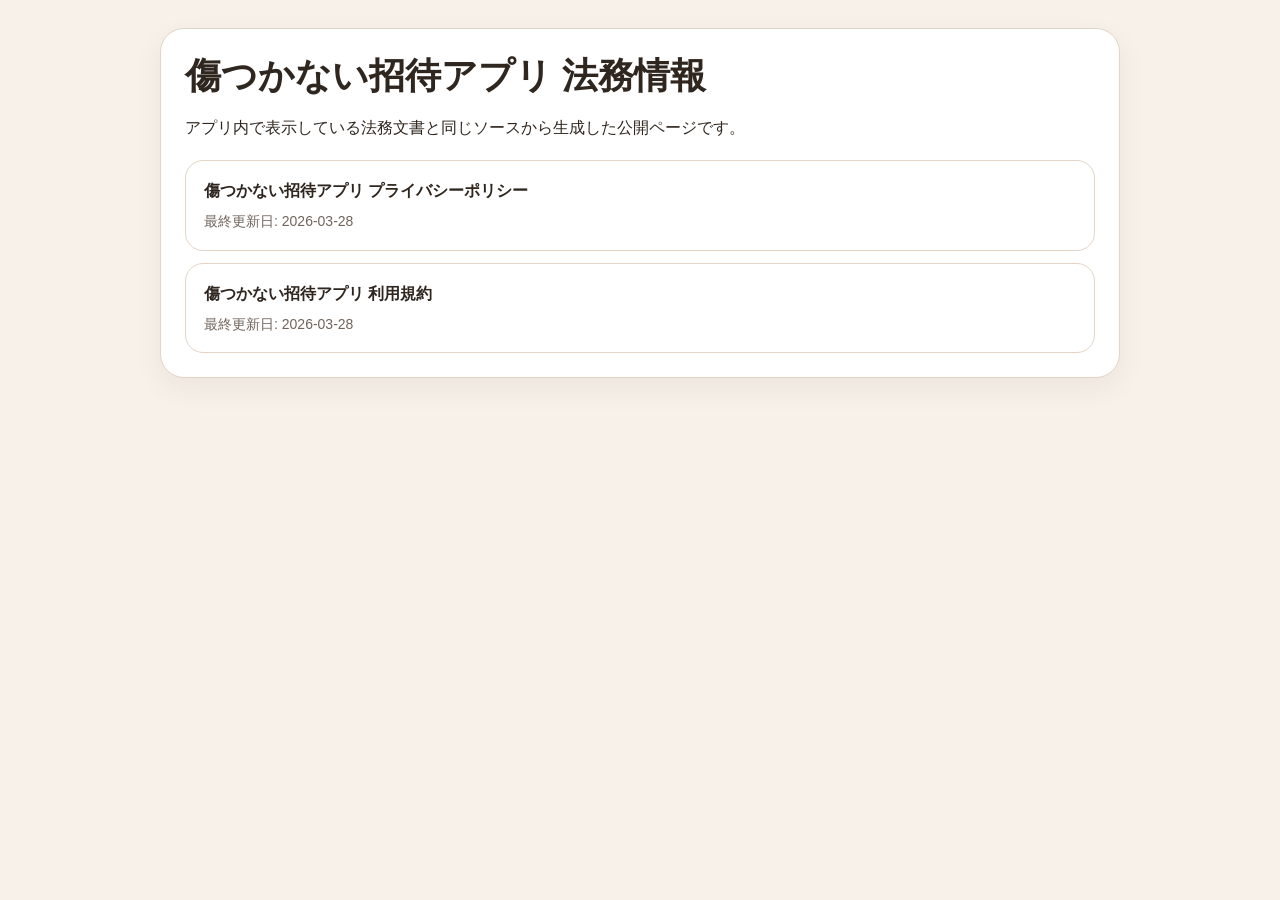
==== index.html @ 9609c625 "a" ====
<!DOCTYPE html><html lang='ja'><head><meta charset='UTF-8'><meta name='viewport' content='width=device-width,initial-scale=1'><title>傷つかない招待アプリ 法務情報</title><style>body{margin:0;font-family:'Noto Sans JP','Hiragino Sans',sans-serif;background:#f7f1ea;color:#2f261f;line-height:1.75}main{max-width:960px;margin:0 auto;padding:28px 16px 48px}article,section.wrap{background:#fff;border:1px solid #e3d4c6;border-radius:24px;padding:24px;box-shadow:0 10px 30px rgba(42,30,18,.06)}h1{margin:0;font-size:clamp(28px,4vw,36px);line-height:1.25}.updated{margin-top:12px;color:#70645b;font-size:14px}.content{margin-top:24px}.content h2{margin:28px 0 10px;font-size:20px}.content h3{margin:18px 0 8px;font-size:16px}.content p,.content .ordered,.content .bullet{margin:0;font-size:14.5px}.spacer{height:14px}.ordered,.bullet{display:grid;grid-template-columns:24px 1fr;column-gap:10px;align-items:start}.bullet:before{content:'•';color:#70645b}code{font-family:'Cascadia Code',Consolas,monospace;background:rgba(122,90,67,.08);border-radius:6px;padding:1px 5px;font-size:.94em}.back{display:inline-block;margin-bottom:16px;color:#7a5a43;text-decoration:none;font-size:14px}.links{display:grid;gap:12px;margin-top:18px}.card{display:block;padding:16px 18px;border:1px solid #e3d4c6;border-radius:18px;color:inherit;text-decoration:none}.card strong{display:block;font-size:16px}.card span{display:block;color:#70645b;font-size:14px;margin-top:4px}a{color:#7a5a43}</style></head><body><main><section class='wrap'><h1>傷つかない招待アプリ 法務情報</h1><p>アプリ内で表示している法務文書と同じソースから生成した公開ページです。</p><div class='links'><a class='card' href='privacy-policy.html'><strong>傷つかない招待アプリ プライバシーポリシー</strong><span>最終更新日: 2026-03-28</span></a><a class='card' href='terms.html'><strong>傷つかない招待アプリ 利用規約</strong><span>最終更新日: 2026-03-28</span></a></div></section></main></body></html>
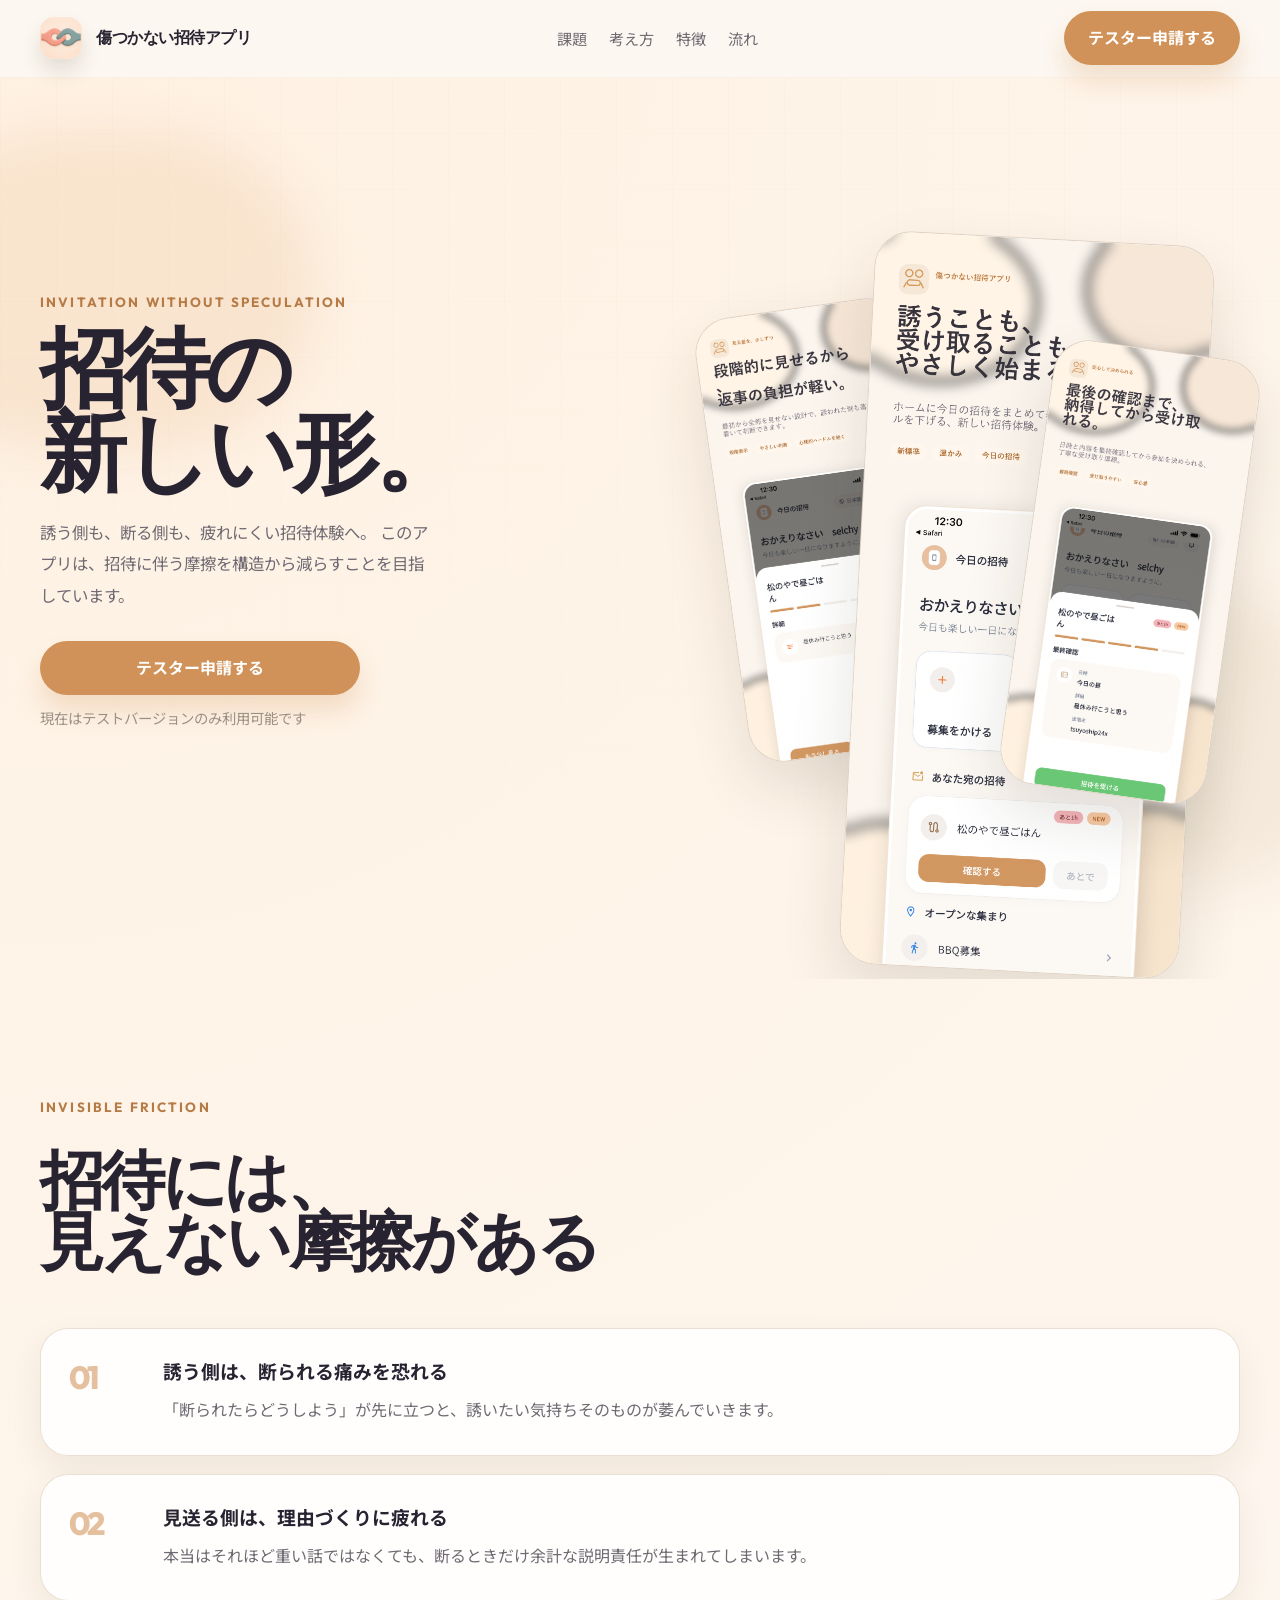
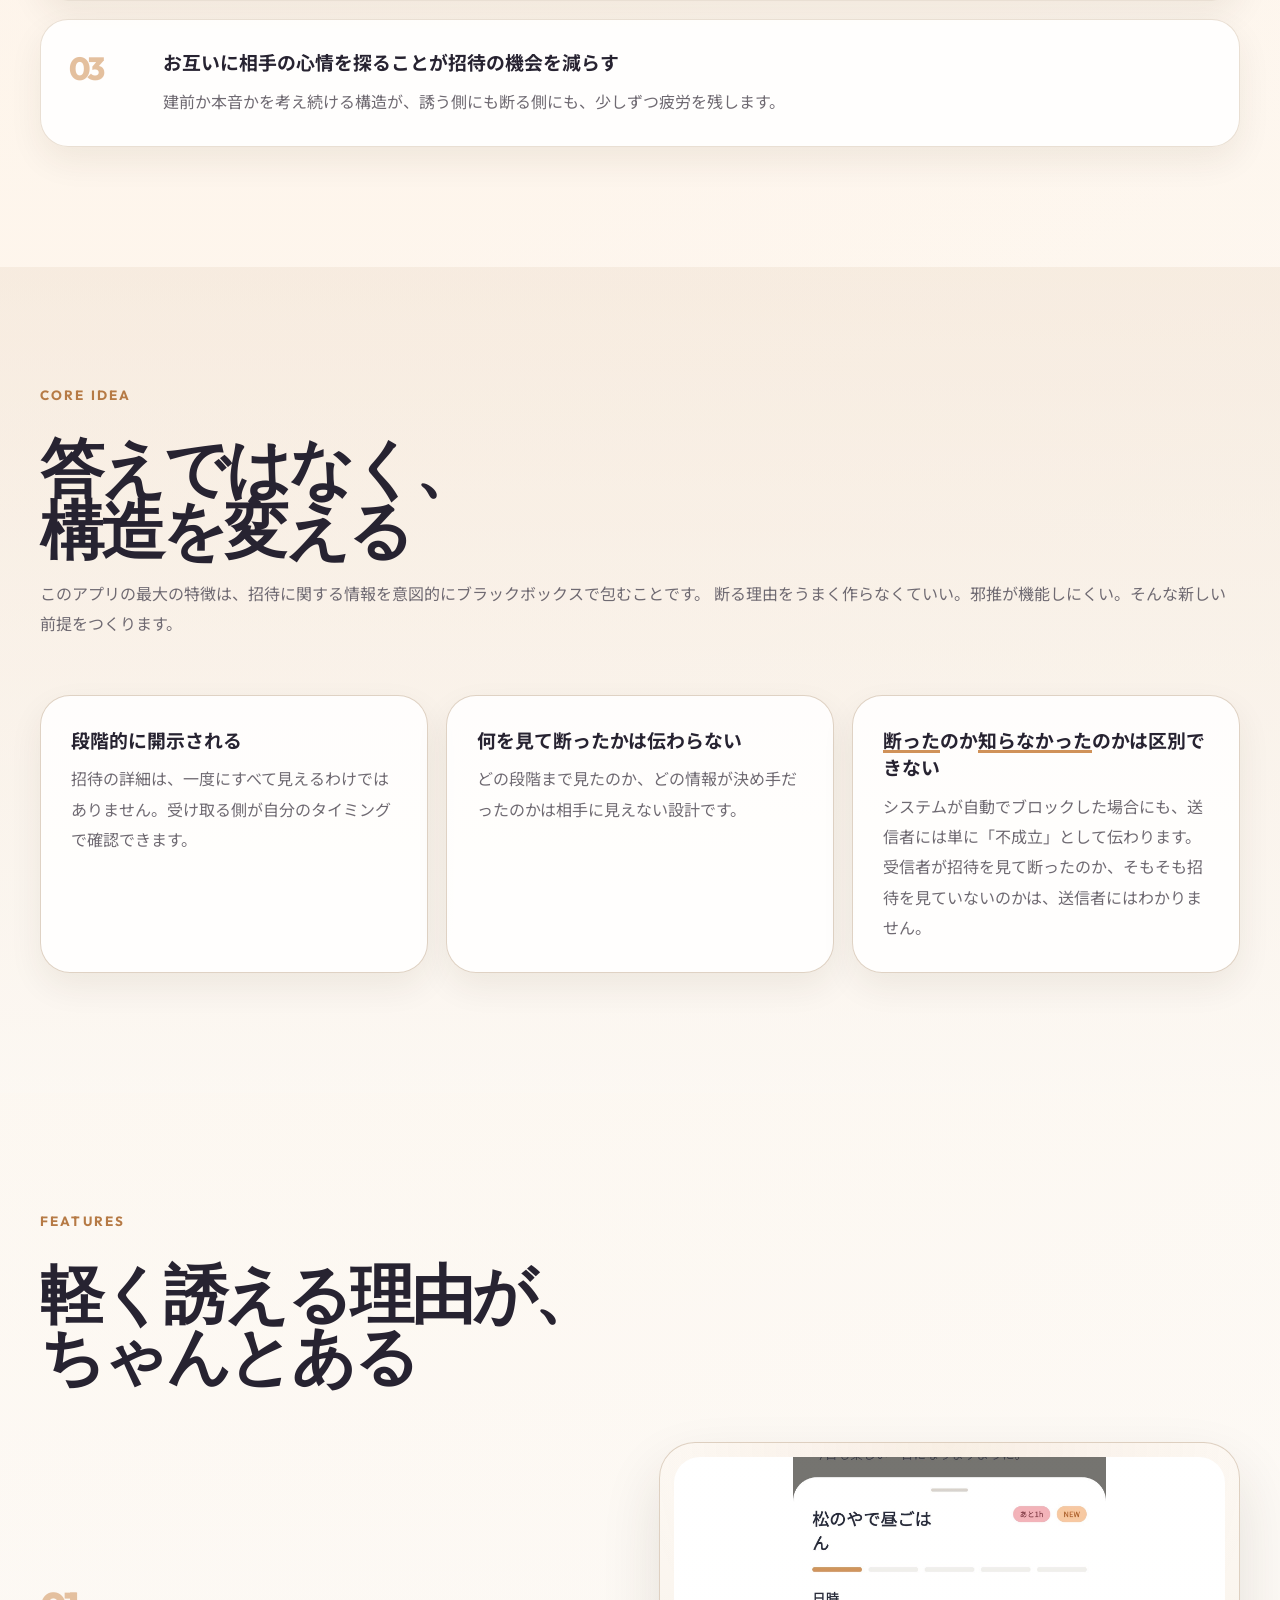
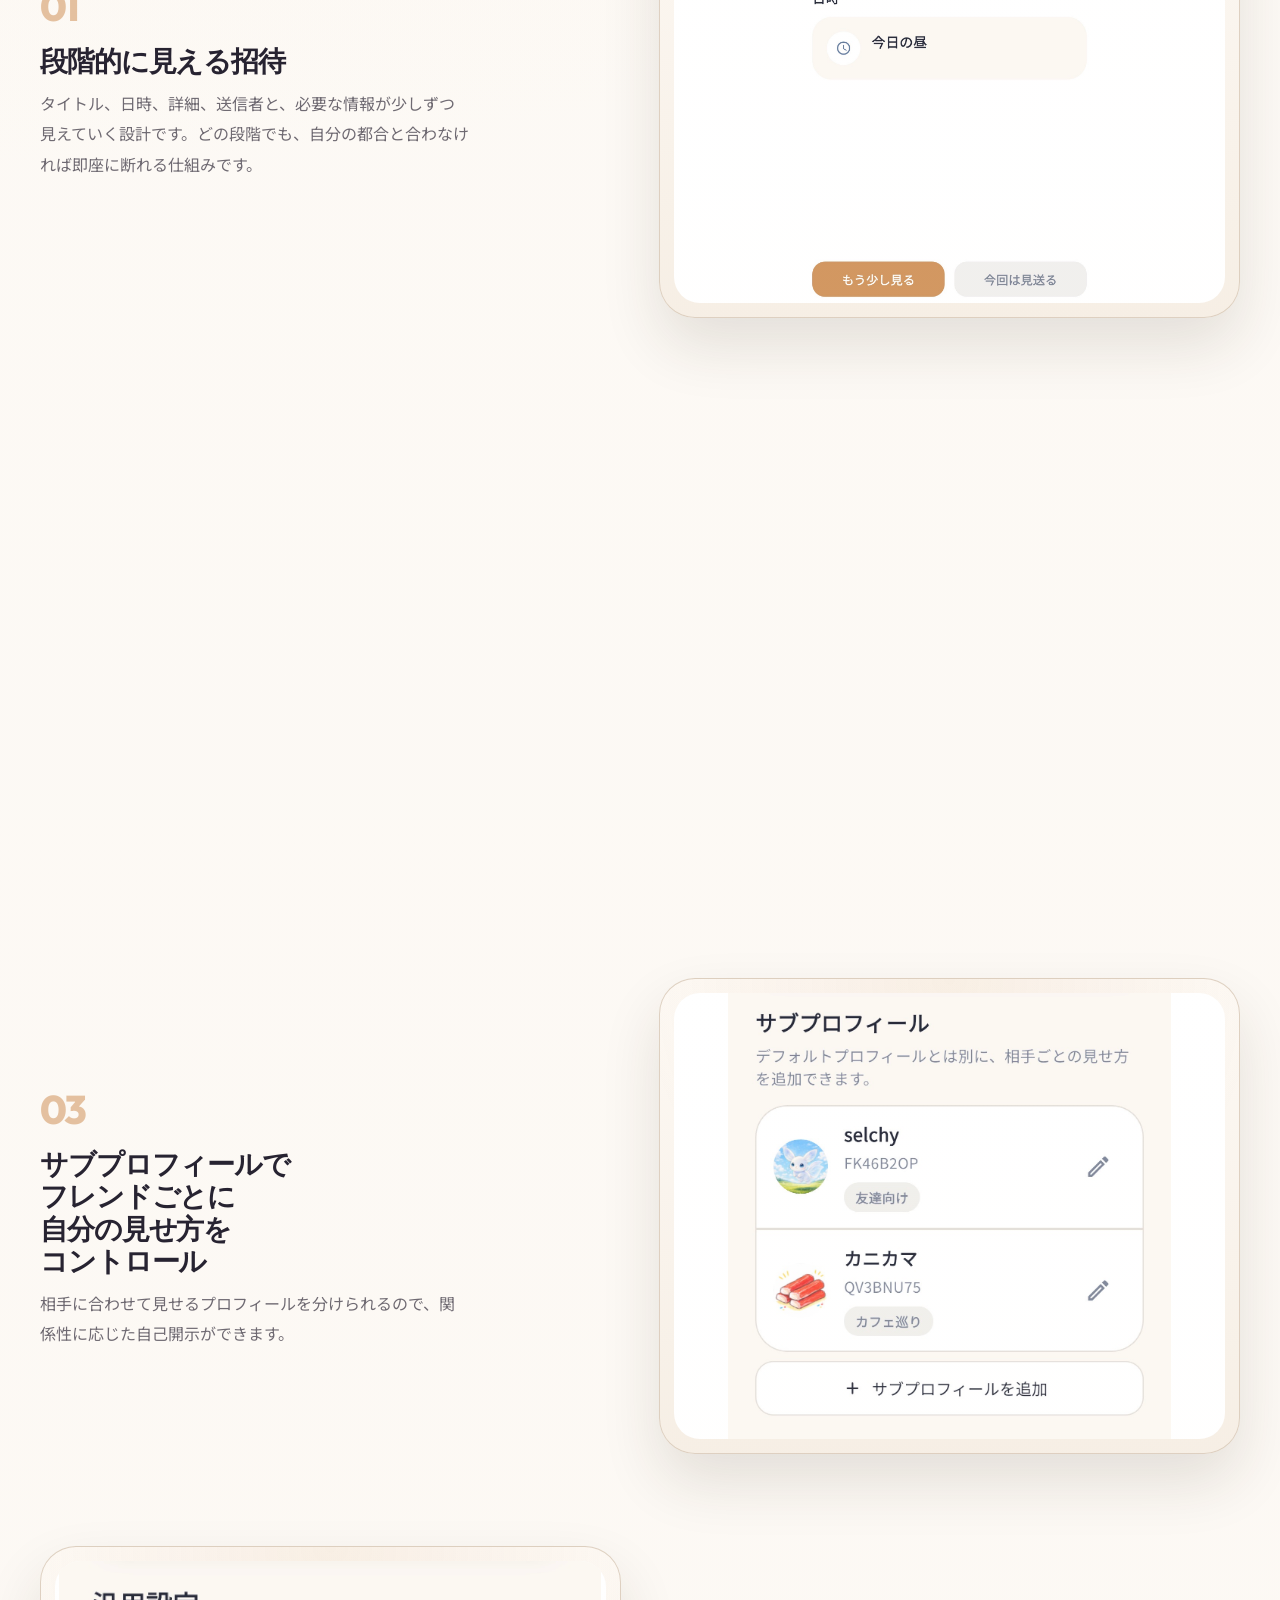
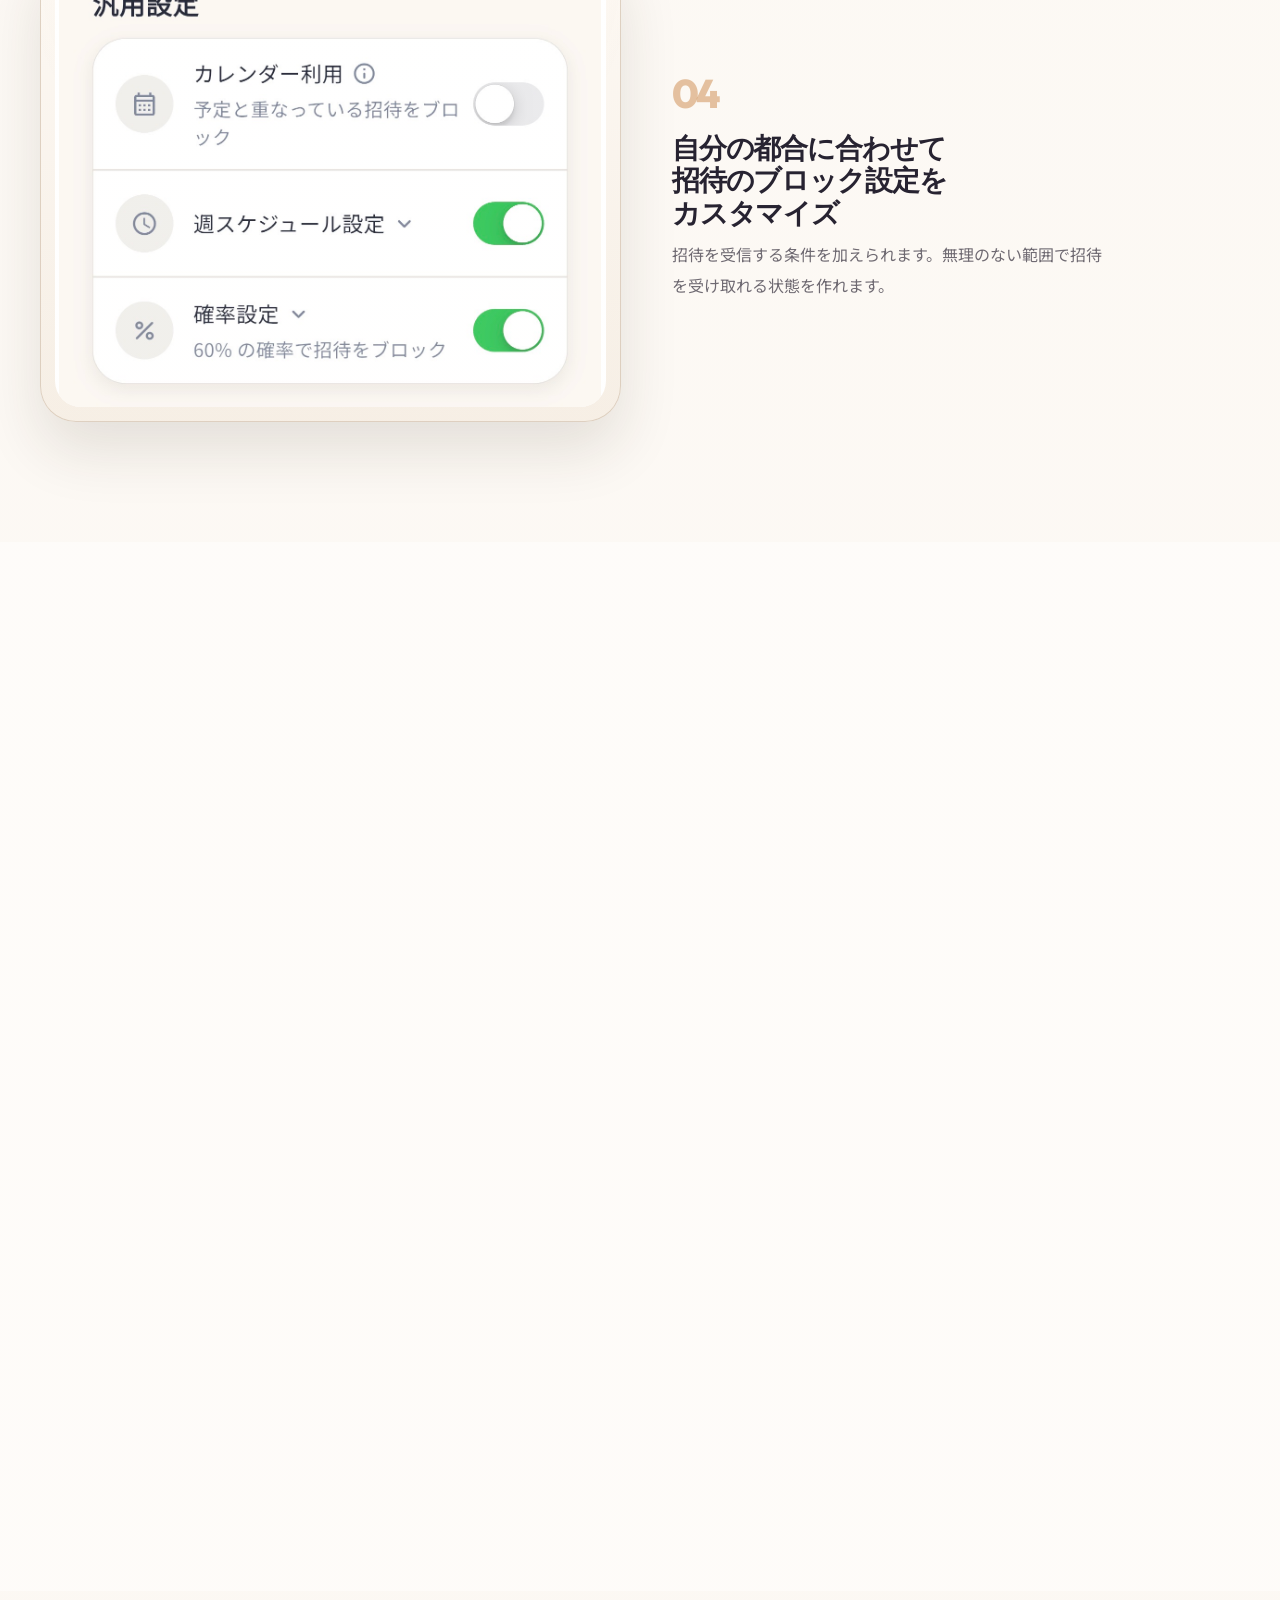
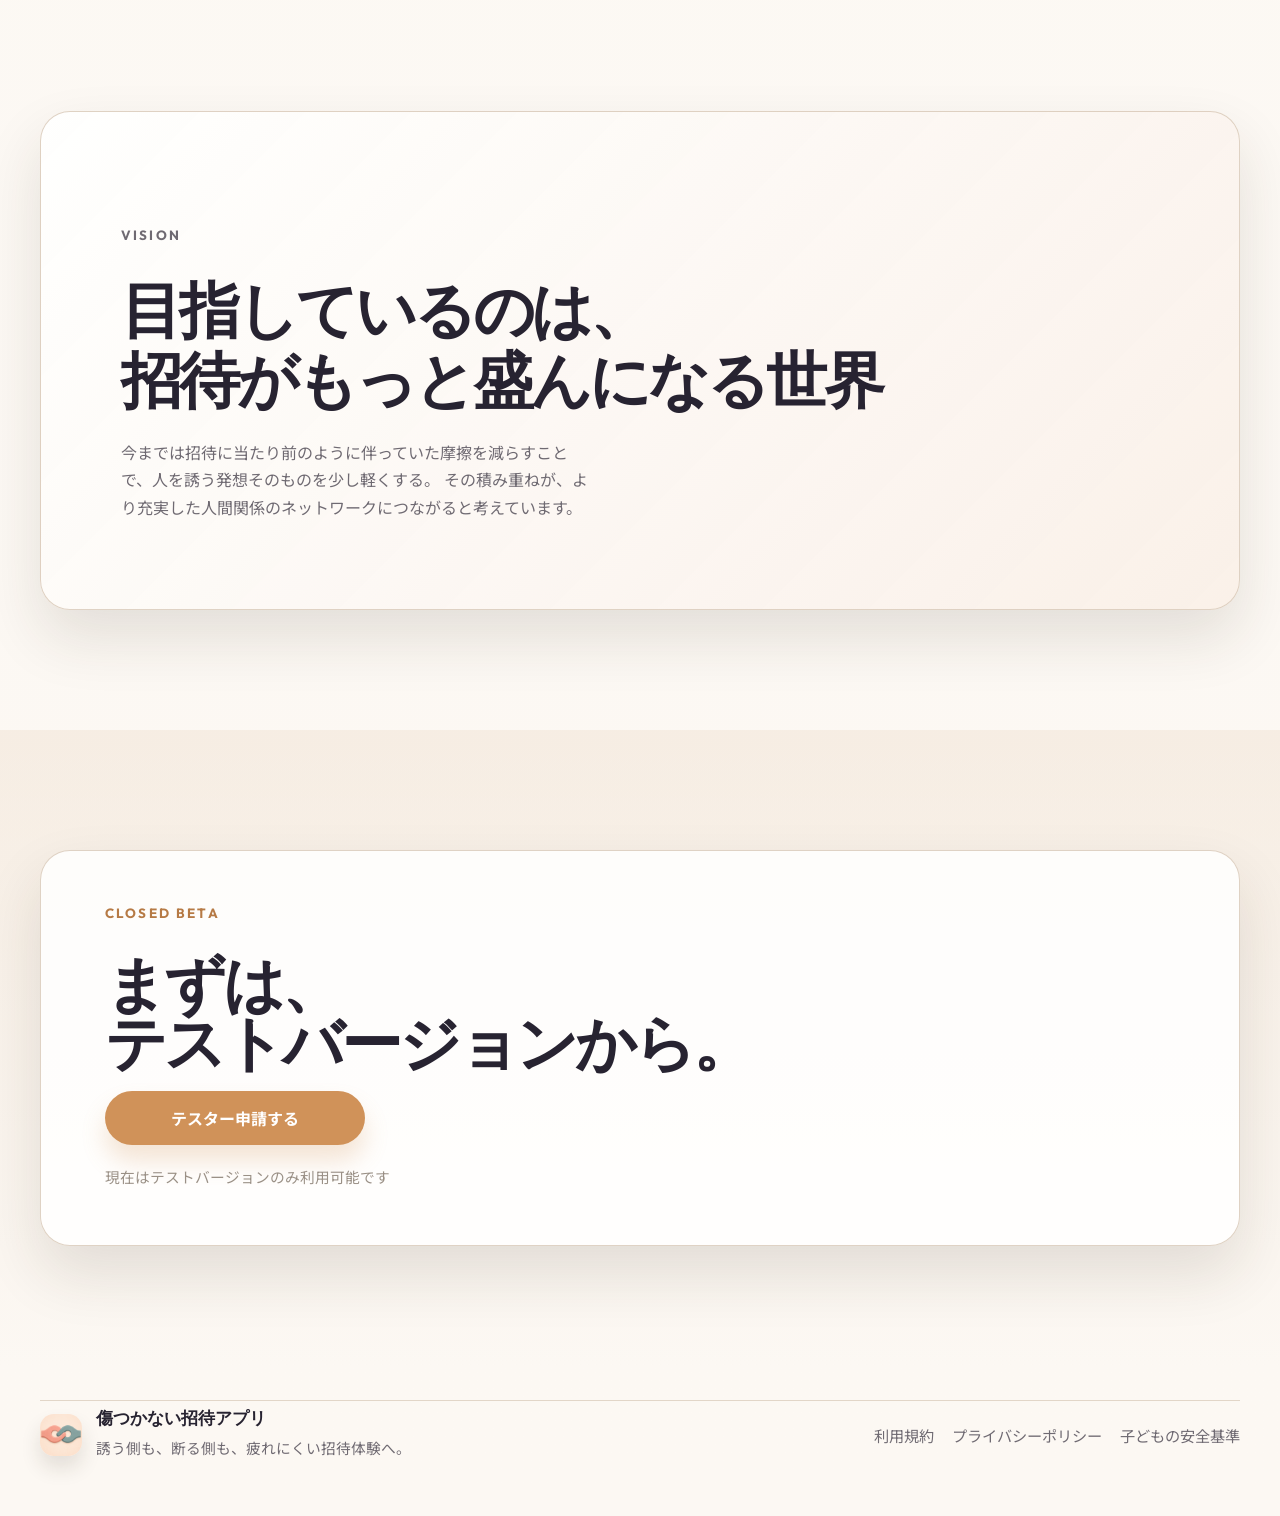
==== commit b64e142b: "update legal documents" ====
--- a/index.html
+++ b/index.html
@@ -1 +1,24 @@
-<!DOCTYPE html><html lang='ja'><head><meta charset='UTF-8'><meta name='viewport' content='width=device-width,initial-scale=1'><title>傷つかない招待アプリ 法務情報</title><style>body{margin:0;font-family:'Noto Sans JP','Hiragino Sans',sans-serif;background:#f7f1ea;color:#2f261f;line-height:1.75}main{max-width:960px;margin:0 auto;padding:28px 16px 48px}article,section.wrap{background:#fff;border:1px solid #e3d4c6;border-radius:24px;padding:24px;box-shadow:0 10px 30px rgba(42,30,18,.06)}h1{margin:0;font-size:clamp(28px,4vw,36px);line-height:1.25}.updated{margin-top:12px;color:#70645b;font-size:14px}.content{margin-top:24px}.content h2{margin:28px 0 10px;font-size:20px}.content h3{margin:18px 0 8px;font-size:16px}.content p,.content .ordered,.content .bullet{margin:0;font-size:14.5px}.spacer{height:14px}.ordered,.bullet{display:grid;grid-template-columns:24px 1fr;column-gap:10px;align-items:start}.bullet:before{content:'•';color:#70645b}code{font-family:'Cascadia Code',Consolas,monospace;background:rgba(122,90,67,.08);border-radius:6px;padding:1px 5px;font-size:.94em}.back{display:inline-block;margin-bottom:16px;color:#7a5a43;text-decoration:none;font-size:14px}.links{display:grid;gap:12px;margin-top:18px}.card{display:block;padding:16px 18px;border:1px solid #e3d4c6;border-radius:18px;color:inherit;text-decoration:none}.card strong{display:block;font-size:16px}.card span{display:block;color:#70645b;font-size:14px;margin-top:4px}a{color:#7a5a43}</style></head><body><main><section class='wrap'><h1>傷つかない招待アプリ 法務情報</h1><p>アプリ内で表示している法務文書と同じソースから生成した公開ページです。</p><div class='links'><a class='card' href='privacy-policy.html'><strong>傷つかない招待アプリ プライバシーポリシー</strong><span>最終更新日: 2026-03-28</span></a><a class='card' href='terms.html'><strong>傷つかない招待アプリ 利用規約</strong><span>最終更新日: 2026-03-28</span></a></div></section></main></body></html>+<!doctype html>
+<html lang="ja">
+  <head>
+    <meta charset="UTF-8" />
+    <meta name="viewport" content="width=device-width, initial-scale=1.0" />
+    <title>傷つかない招待アプリ | 招待の新しい形</title>
+    <meta
+      name="description"
+      content="招待に伴う摩擦を減らし、誘う側も断る側も疲れにくい関係を目指す招待アプリ。段階的な情報開示、ブラックボックス設計、フレンド追加、サブプロフィール機能を紹介します。"
+    />
+    <meta name="theme-color" content="#FCF8F3" />
+    <link rel="preconnect" href="https://fonts.googleapis.com" />
+    <link rel="preconnect" href="https://fonts.gstatic.com" crossorigin />
+    <link
+      href="https://fonts.googleapis.com/css2?family=Outfit:wght@400;500;600;700;800&family=Noto+Sans+JP:wght@400;500;600;700;800&display=swap"
+      rel="stylesheet"
+    />
+    <script type="module" crossorigin src="./assets/main-Dzs2Sp9g.js"></script>
+    <link rel="stylesheet" crossorigin href="./assets/main-BLRME-yL.css">
+  </head>
+  <body>
+    <div id="root"></div>
+  </body>
+</html>
--- a/assets/main-BLRME-yL.css
+++ b/assets/main-BLRME-yL.css
@@ -0,0 +1 @@
+:root{--bg: #fcf8f3;--bg-soft: #f6efe6;--surface: rgba(255, 255, 255, .9);--surface-strong: #ffffff;--line: rgba(216, 200, 183, .82);--text: #272331;--text-soft: #6f6a72;--text-faint: #9a9086;--accent: #d09259;--accent-deep: #b67a45;--accent-soft: #efe0d0;--shadow-soft: 0 14px 34px rgba(53, 38, 21, .07);--shadow-deep: 0 28px 60px rgba(53, 38, 21, .12);--radius-xl: 36px;--radius-lg: 28px;--radius-md: 20px;--header-height: 76px;--container: 1200px;--transition: .26s cubic-bezier(.22, 1, .36, 1)}*,*:before,*:after{box-sizing:border-box}html{scroll-behavior:smooth;overflow-x:clip}body{margin:0;background:radial-gradient(circle at top left,rgba(255,239,222,.84),transparent 42%),linear-gradient(180deg,#fdfaf6 0%,var(--bg) 100%);color:var(--text);font-family:Noto Sans JP,sans-serif;-webkit-font-smoothing:antialiased;text-rendering:optimizeLegibility;overflow-x:hidden}a{color:inherit;text-decoration:none}button{font:inherit}img{display:block;max-width:100%}#root{min-height:100dvh}.page-shell{position:relative;overflow-x:clip}.layout-container{width:min(calc(100% - 40px),var(--container));margin:0 auto}.site-header{position:sticky;top:0;z-index:40;-webkit-backdrop-filter:blur(20px);backdrop-filter:blur(20px);background:#fcf8f3d1;border-bottom:1px solid transparent;transition:border-color var(--transition),box-shadow var(--transition)}.site-header.is-scrolled{border-bottom-color:#e5d8caeb;box-shadow:0 10px 24px #3526150d}.site-header__inner,.site-footer__inner{display:grid;align-items:center;gap:22px;min-height:var(--header-height);min-width:0}.site-header__inner{grid-template-columns:auto minmax(0,1fr) auto}.site-header__actions,.brand,.site-footer__brand{display:inline-flex;align-items:center;gap:14px;min-width:0}.brand__mark,.site-footer__mark{width:42px;height:42px;flex-shrink:0;border-radius:14px;object-fit:cover;box-shadow:0 12px 20px #3526151f}.brand__text{font-family:Outfit,sans-serif;font-size:1.02rem;font-weight:700;letter-spacing:-.03em;white-space:nowrap}.site-nav{display:inline-flex;justify-content:center;gap:22px;min-width:0;color:var(--text-soft);font-size:.95rem}.site-nav a,.site-footer__links a,.mobile-panel a{transition:color var(--transition)}.site-nav a:hover,.site-footer__links a:hover,.mobile-panel a:hover{color:var(--accent-deep)}.cta-button{display:inline-flex;align-items:center;justify-content:center;min-height:54px;padding:14px 24px;border-radius:999px;background:var(--accent);color:#fff;font-weight:700;line-height:1.2;text-align:center;box-shadow:0 16px 24px #d092593d;transition:transform var(--transition),background var(--transition),box-shadow var(--transition)}.cta-button:hover{background:var(--accent-deep);transform:translateY(-1px);box-shadow:0 18px 30px #b67a454d}.site-header__cta{white-space:nowrap}.menu-button{display:none;position:relative;width:46px;height:46px;padding:0;border:0;background:transparent}.menu-button span{position:absolute;left:11px;right:11px;height:2px;background:var(--text);transition:transform var(--transition),opacity var(--transition)}.menu-button span:first-child{top:17px}.menu-button span:last-child{top:27px}.menu-button.is-open span:first-child{transform:translateY(5px) rotate(45deg)}.menu-button.is-open span:last-child{transform:translateY(-5px) rotate(-45deg)}.mobile-panel{display:none}.mobile-panel.is-open{display:grid;gap:14px;width:min(calc(100% - 32px),var(--container));margin:0 auto 16px;padding:18px;border-radius:24px;background:#fffffff0;border:1px solid rgba(229,216,202,.9);box-shadow:var(--shadow-soft)}.mobile-panel__cta{width:100%}.top-note-section{padding:18px 0 0}.top-note-board{width:min(100%,52rem);margin:0 auto;padding:16px 18px 18px;border:1px solid rgba(216,200,183,.82);border-radius:24px;background:#ffffffd6;box-shadow:0 10px 30px #3526150d;-webkit-backdrop-filter:blur(12px);backdrop-filter:blur(12px);transition:opacity .22s ease,transform .26s cubic-bezier(.22,1,.36,1)}.top-note-board__header{display:flex;align-items:center;justify-content:flex-end;margin-bottom:4px}.top-note-board__close{position:relative;width:34px;height:34px;padding:0;border:0;border-radius:999px;background:#efe0d0ad;cursor:pointer;flex-shrink:0;transition:background var(--transition),transform var(--transition)}.top-note-board__close:hover{background:#d092592e;transform:translateY(-1px)}.top-note-board__close span{position:absolute;top:16px;left:10px;width:14px;height:1.5px;background:var(--text-soft)}.top-note-board__close span:first-child{transform:rotate(45deg)}.top-note-board__close span:last-child{transform:rotate(-45deg)}.top-note-board.is-closing{opacity:0;transform:translateY(-8px);pointer-events:none}.top-note{display:grid;gap:6px;width:100%;text-align:center;color:var(--text-faint);font-size:.84rem;line-height:1.75}.top-note p{margin:0}.hero-section{position:relative;overflow:clip;padding:54px 0 88px}.hero-backdrop{position:absolute;top:0;right:0;bottom:0;left:0;overflow:clip}.hero-backdrop__glow{position:absolute;border-radius:999px;filter:blur(26px)}.hero-backdrop__glow--left{top:6%;left:-8%;width:420px;height:320px;background:#f2cda85c}.hero-backdrop__glow--right{right:-5%;bottom:10%;width:390px;height:300px;background:#eadbc87a}.hero-backdrop__grid{position:absolute;top:0;right:0;bottom:0;left:0;background-image:linear-gradient(rgba(216,200,183,.06) 1px,transparent 1px),linear-gradient(90deg,rgba(216,200,183,.06) 1px,transparent 1px);background-size:56px 56px;-webkit-mask-image:linear-gradient(180deg,rgba(0,0,0,.8),transparent 88%);mask-image:linear-gradient(180deg,rgba(0,0,0,.8),transparent 88%)}.hero-layout{position:relative;display:grid;grid-template-columns:minmax(0,.98fr) minmax(360px,.88fr);gap:clamp(48px,6vw,82px);align-items:center;min-height:calc(100dvh - var(--header-height) - 64px);min-width:0}.hero-copy{position:relative;z-index:2;width:min(100%,520px);min-width:0}.eyebrow{margin:0 0 16px;color:var(--accent-deep);font-family:Outfit,sans-serif;font-size:.84rem;font-weight:700;letter-spacing:.16em;text-transform:uppercase}.multiline-heading{margin:0;font-family:Outfit,sans-serif;letter-spacing:-.05em;line-height:.96}.multiline-heading__line{display:block;text-wrap:pretty}.hero-title{font-size:clamp(3.25rem,6.8vw,6.2rem)}.hero-lead,.section-intro__lead,.problem-card p,.idea-card p,.feature-block__body p,.flow-step p,.vision-panel p,.cta-panel__note,.site-footer__brand p{margin:0;color:var(--text-soft);line-height:1.9}.hero-lead{margin-top:24px;max-width:44ch;font-size:1.03rem}.hero-actions{display:flex;flex-wrap:wrap;gap:12px;margin-top:30px}.hero-actions .cta-button{width:min(100%,320px)}.hero-note{margin:12px 0 0;color:var(--text-faint);font-size:.9rem}.hero-visual{position:relative;justify-self:end;width:min(100%,560px);min-height:620px;z-index:1;min-width:0}.hero-card,.feature-media,.flow-visual__card{position:relative;overflow:hidden;border-radius:var(--radius-xl);border:1px solid var(--line);background:#ffffffe6;box-shadow:var(--shadow-deep)}.hero-card:after,.feature-media:after,.flow-visual__card:after{content:"";position:absolute;top:0;right:0;bottom:0;left:0;background:linear-gradient(180deg,#fcf8f303,#fcf8f30f);pointer-events:none}.hero-card{position:absolute}.hero-card img{width:100%;height:100%;object-fit:cover}.hero-card--center{right:8%;top:6%;width:min(100%,340px);transform:rotate(3deg)}.hero-card--left{left:12px;top:17%;width:208px;transform:rotate(-8deg)}.hero-card--right{right:6px;bottom:4%;width:208px;transform:rotate(8deg)}.section{padding:120px 0}.section--warm{background:linear-gradient(180deg,#efe0d075,#fcf8f3b8)}.section--surface{background:#ffffff6b}.section-intro{display:grid;gap:18px;margin-bottom:56px}.section-intro .multiline-heading{font-size:clamp(2.45rem,5vw,4.5rem)}.problem-list{display:grid;gap:18px}.problem-card{display:grid;grid-template-columns:72px minmax(0,1fr);gap:22px;padding:28px 28px 30px;border-radius:28px;background:#ffffffe0;border:1px solid rgba(229,216,202,.82);box-shadow:var(--shadow-soft);min-width:0}.problem-card__index,.feature-block__index,.flow-step__index{font-family:Outfit,sans-serif;font-weight:800}.problem-card__index{color:#d0925994;font-size:2rem;letter-spacing:-.08em}.problem-card h3,.idea-card h3,.feature-title,.flow-step h3{margin:0 0 10px;font-size:1.18rem;line-height:1.45}.idea-card h3 u{text-decoration-line:underline;text-decoration-color:var(--accent);text-decoration-thickness:.16em;text-underline-offset:.12em}.idea-grid{display:grid;grid-template-columns:repeat(3,minmax(0,1fr));gap:18px}.idea-card,.vision-panel,.cta-panel{border-radius:30px;background:#ffffffd6;border:1px solid var(--line);box-shadow:var(--shadow-soft)}.idea-card{min-height:270px;padding:30px}.feature-stack{display:grid;gap:clamp(56px,8vw,92px)}.feature-block{display:grid;grid-template-columns:minmax(0,.92fr) minmax(0,.94fr);grid-template-areas:"body media";gap:clamp(30px,4vw,56px);align-items:center;min-width:0}.feature-block.is-reverse{grid-template-columns:minmax(0,.94fr) minmax(0,.92fr);grid-template-areas:"media body"}.feature-block__body{grid-area:body;min-width:0;width:min(100%,430px)}.feature-media{grid-area:media;aspect-ratio:1.22}.feature-block__index{display:block;margin-bottom:14px;color:#d092598c;font-size:2.5rem;letter-spacing:-.08em}.feature-title{font-family:Outfit,sans-serif;font-size:clamp(1.28rem,2.2vw,1.72rem);line-height:1.18;letter-spacing:-.04em;width:min(100%,18ch)}.feature-title .multiline-heading__line{max-width:18ch}.feature-media--appshot,.feature-media--settings{padding:14px;background:radial-gradient(circle at top,rgba(208,146,89,.1),transparent 56%),linear-gradient(180deg,#fdf9f4,#f6eee4)}.feature-media img{width:100%;height:100%;object-fit:contain;border-radius:26px;background:#fff}.flow-layout{display:grid;grid-template-columns:minmax(0,.92fr) minmax(0,1.08fr);gap:36px;align-items:center;min-width:0}.flow-steps{display:grid;gap:16px;min-width:0}.flow-step{display:grid;grid-template-columns:44px minmax(0,1fr);gap:18px;padding:20px 22px;border-top:1px solid rgba(216,200,183,.72)}.flow-step:first-child{border-top:0}.flow-step__index{display:inline-grid;place-items:center;width:44px;height:44px;border-radius:999px;background:var(--accent-soft);color:var(--accent-deep);font-size:1rem}.flow-visual{position:relative;min-height:580px;min-width:0}.flow-visual__card{position:absolute}.flow-visual__card img{width:100%;height:100%;object-fit:cover}.flow-visual__card--primary{left:0;top:0;width:min(100%,340px)}.flow-visual__card--secondary{right:0;bottom:0;width:min(100%,280px)}.vision-panel{padding:clamp(72px,7vw,88px) clamp(48px,7vw,80px);background:linear-gradient(135deg,#ffffffe6,#f9efe6d6);box-shadow:var(--shadow-deep)}.vision-panel .multiline-heading{font-size:clamp(2.35rem,4.8vw,4rem);line-height:1.14}.vision-panel .eyebrow{margin-bottom:28px}.vision-panel p{margin-top:24px;max-width:52ch;line-height:1.72}.cta-panel{display:grid;justify-items:start;gap:18px;padding:54px clamp(28px,5vw,64px);box-shadow:var(--shadow-deep)}.cta-panel .multiline-heading{font-size:clamp(2.3rem,4.8vw,4rem)}.cta-panel__button{min-width:0;width:min(100%,260px)}.cta-panel__note{color:var(--text-faint);font-size:.92rem}.site-footer{padding:34px 0 54px}.site-footer__inner{grid-template-columns:minmax(0,1fr) auto;gap:24px;min-height:0;padding-top:6px;border-top:1px solid rgba(216,200,183,.7)}.site-footer__brand strong{display:block;margin-bottom:4px;font-family:Outfit,sans-serif;font-size:1.05rem}.site-footer__brand p{font-size:.92rem}.site-footer__links{display:inline-flex;gap:18px;color:var(--text-soft);font-size:.95rem;white-space:nowrap}.reveal{opacity:0;transform:translateY(28px);transition:opacity .68s cubic-bezier(.22,1,.36,1),transform .68s cubic-bezier(.22,1,.36,1)}.reveal.is-visible{opacity:1;transform:translateY(0)}@media (max-width: 1240px){.site-nav{gap:18px;font-size:.9rem}.brand__text{font-size:.98rem}}@media (max-width: 1100px){.site-nav,.site-header__cta{display:none}.site-header__inner{position:relative;grid-template-columns:minmax(0,1fr);padding-right:56px}.site-header__actions{position:absolute;right:0;top:50%;transform:translateY(-50%);justify-self:end}.menu-button{display:inline-block}.hero-layout,.idea-grid,.flow-layout,.site-footer__inner{grid-template-columns:1fr}.hero-layout{min-height:auto;gap:34px;justify-items:center}.hero-visual{justify-self:center;width:min(100%,560px);min-height:540px}.hero-copy{justify-self:center;width:min(100%,640px);text-align:center;display:grid;justify-items:center}.hero-lead,.hero-note{max-width:34rem}.hero-actions{justify-content:center}.feature-block,.feature-block.is-reverse{grid-template-columns:1fr;grid-template-areas:"body" "media"}.feature-block__body{width:min(100%,36rem);margin:0 auto}}@media (max-width: 760px){.layout-container{width:min(calc(100% - 24px),var(--container))}.top-note-section{padding-top:12px}.top-note-board{width:min(100%,32rem);padding:14px 14px 16px;border-radius:20px}.top-note{font-size:.76rem;line-height:1.7}.hero-section{padding:28px 0 72px}.hero-layout{gap:28px}.hero-title{font-size:clamp(2.15rem,11.6vw,3.75rem);line-height:1.03}.brand{min-width:0}.brand__text{font-size:clamp(.88rem,2.9vw,1rem)}.section{padding:88px 0}.section-intro{margin-bottom:42px}.section-intro .multiline-heading,.vision-panel .multiline-heading,.cta-panel .multiline-heading{font-size:clamp(2.05rem,9vw,3.2rem);line-height:1.04}.hero-lead,.section-intro__lead,.problem-card p,.idea-card p,.feature-block__body p,.flow-step p,.vision-panel p{font-size:.95rem}.cta-button{width:min(100%,320px);max-width:100%;white-space:normal}.hero-visual{width:min(100%,430px);min-height:clamp(360px,96vw,450px)}.hero-card--center{right:8%;width:min(68vw,290px)}.hero-card--left,.hero-card--right{width:min(40vw,168px)}.problem-card{grid-template-columns:56px minmax(0,1fr);padding:22px 20px 24px}.feature-stack{gap:64px}.feature-block{gap:22px}.feature-block__body{width:min(100%,34rem);text-align:center;display:grid;justify-items:center}.feature-title{width:min(100%,22rem);font-size:clamp(1.22rem,5.2vw,1.6rem)}.feature-title .multiline-heading__line{max-width:100%}.feature-media,.idea-card,.vision-panel,.cta-panel,.flow-visual__card{border-radius:26px}.flow-visual{min-height:470px}.flow-visual__card--primary{width:min(100%,270px)}.flow-visual__card--secondary{width:min(100%,220px)}.site-footer__links{display:grid;gap:10px;white-space:normal}}@media (max-width: 520px){.layout-container{width:min(calc(100% - 20px),var(--container))}.top-note{font-size:.72rem}.top-note-board__close{width:30px;height:30px}.top-note-board__close span{top:14px;left:9px;width:12px}.hero-title{font-size:clamp(1.95rem,10.8vw,3rem)}.hero-copy{width:min(100%,100%)}.hero-lead,.hero-note{max-width:100%}.hero-visual{width:min(100%,350px);min-height:clamp(320px,94vw,390px)}.hero-card--center{position:relative;right:auto;top:auto;margin:0 auto;transform:none;width:min(72vw,250px)}.hero-card--left{top:10%;left:0;width:min(34vw,128px)}.hero-card--right{right:0;bottom:8%;width:min(34vw,128px)}.cta-button{width:100%}.cta-panel{justify-items:stretch}.feature-block__body{width:min(100%,100%)}.feature-title{width:min(100%,18rem);line-height:1.14}}@media (prefers-reduced-motion: reduce){html{scroll-behavior:auto}.reveal{opacity:1;transform:none;transition:none}.cta-button,.site-nav a,.site-footer__links a,.mobile-panel a{transition:none}}
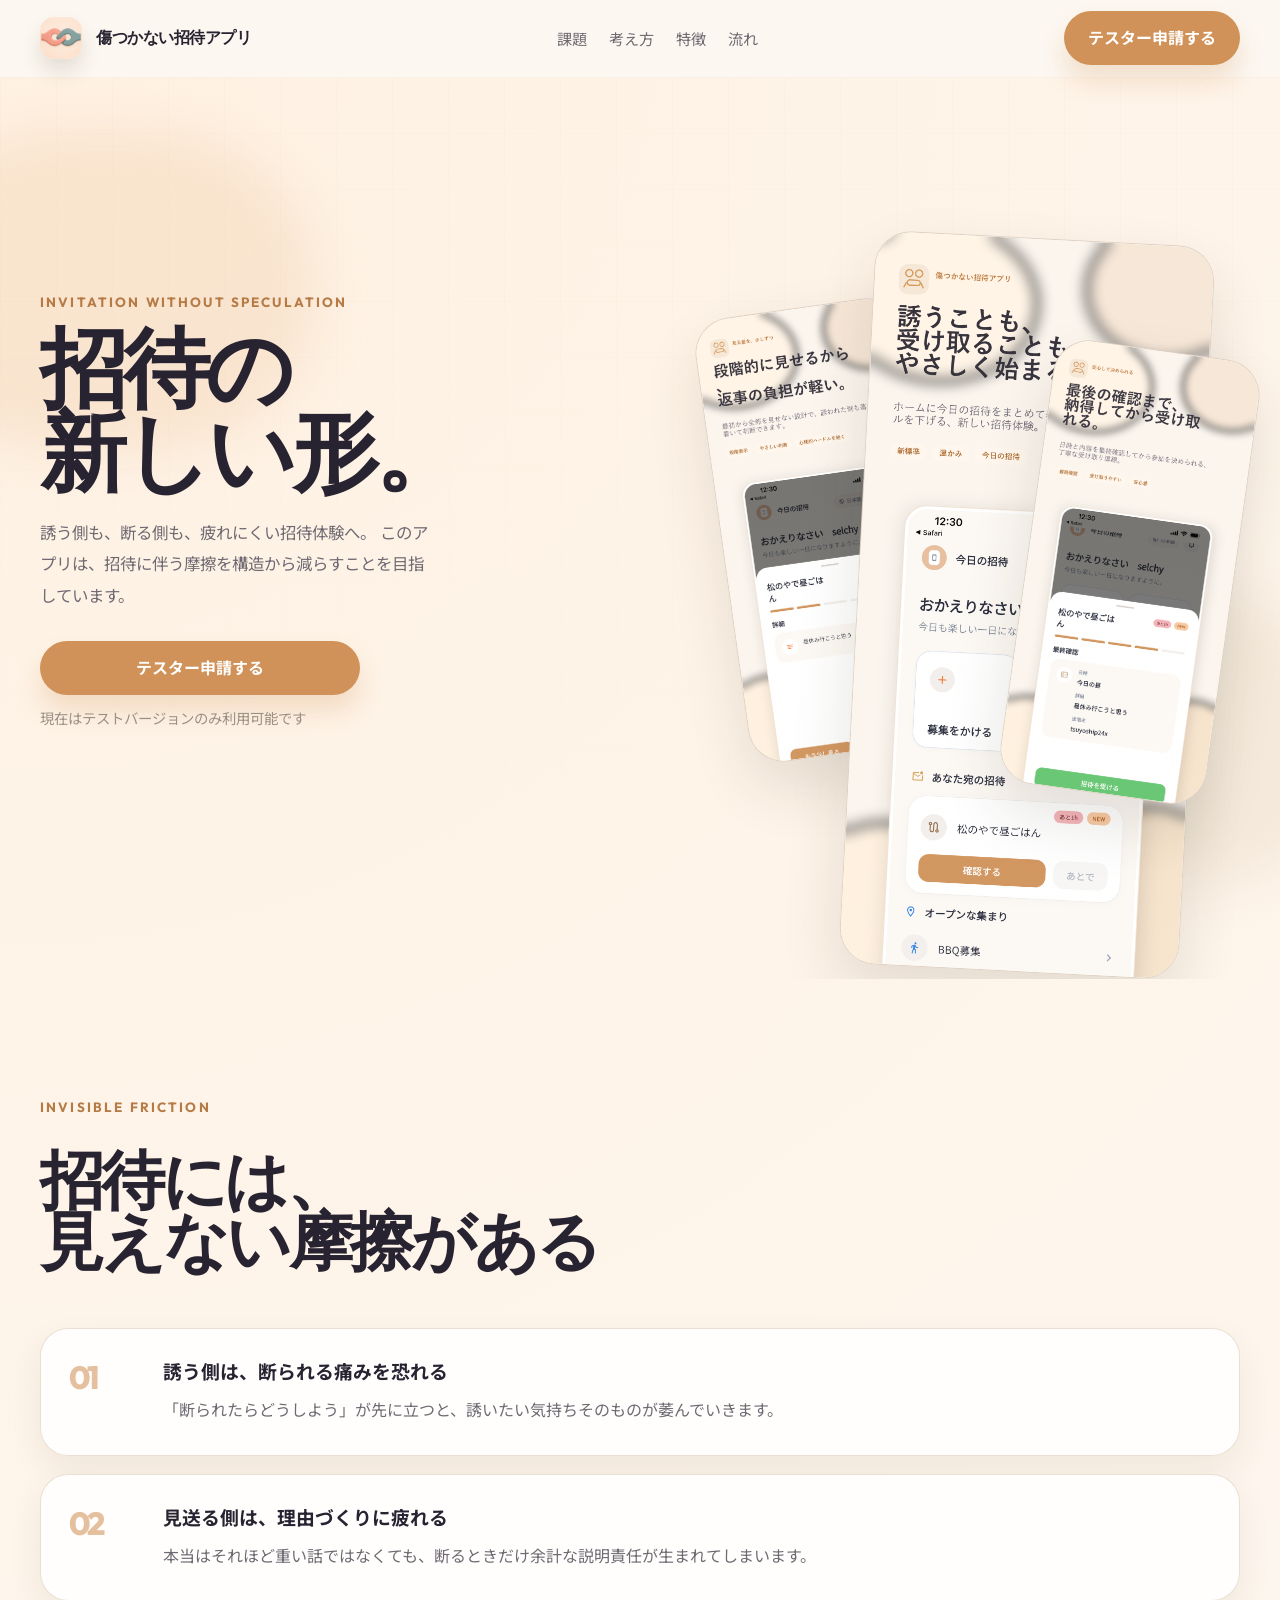
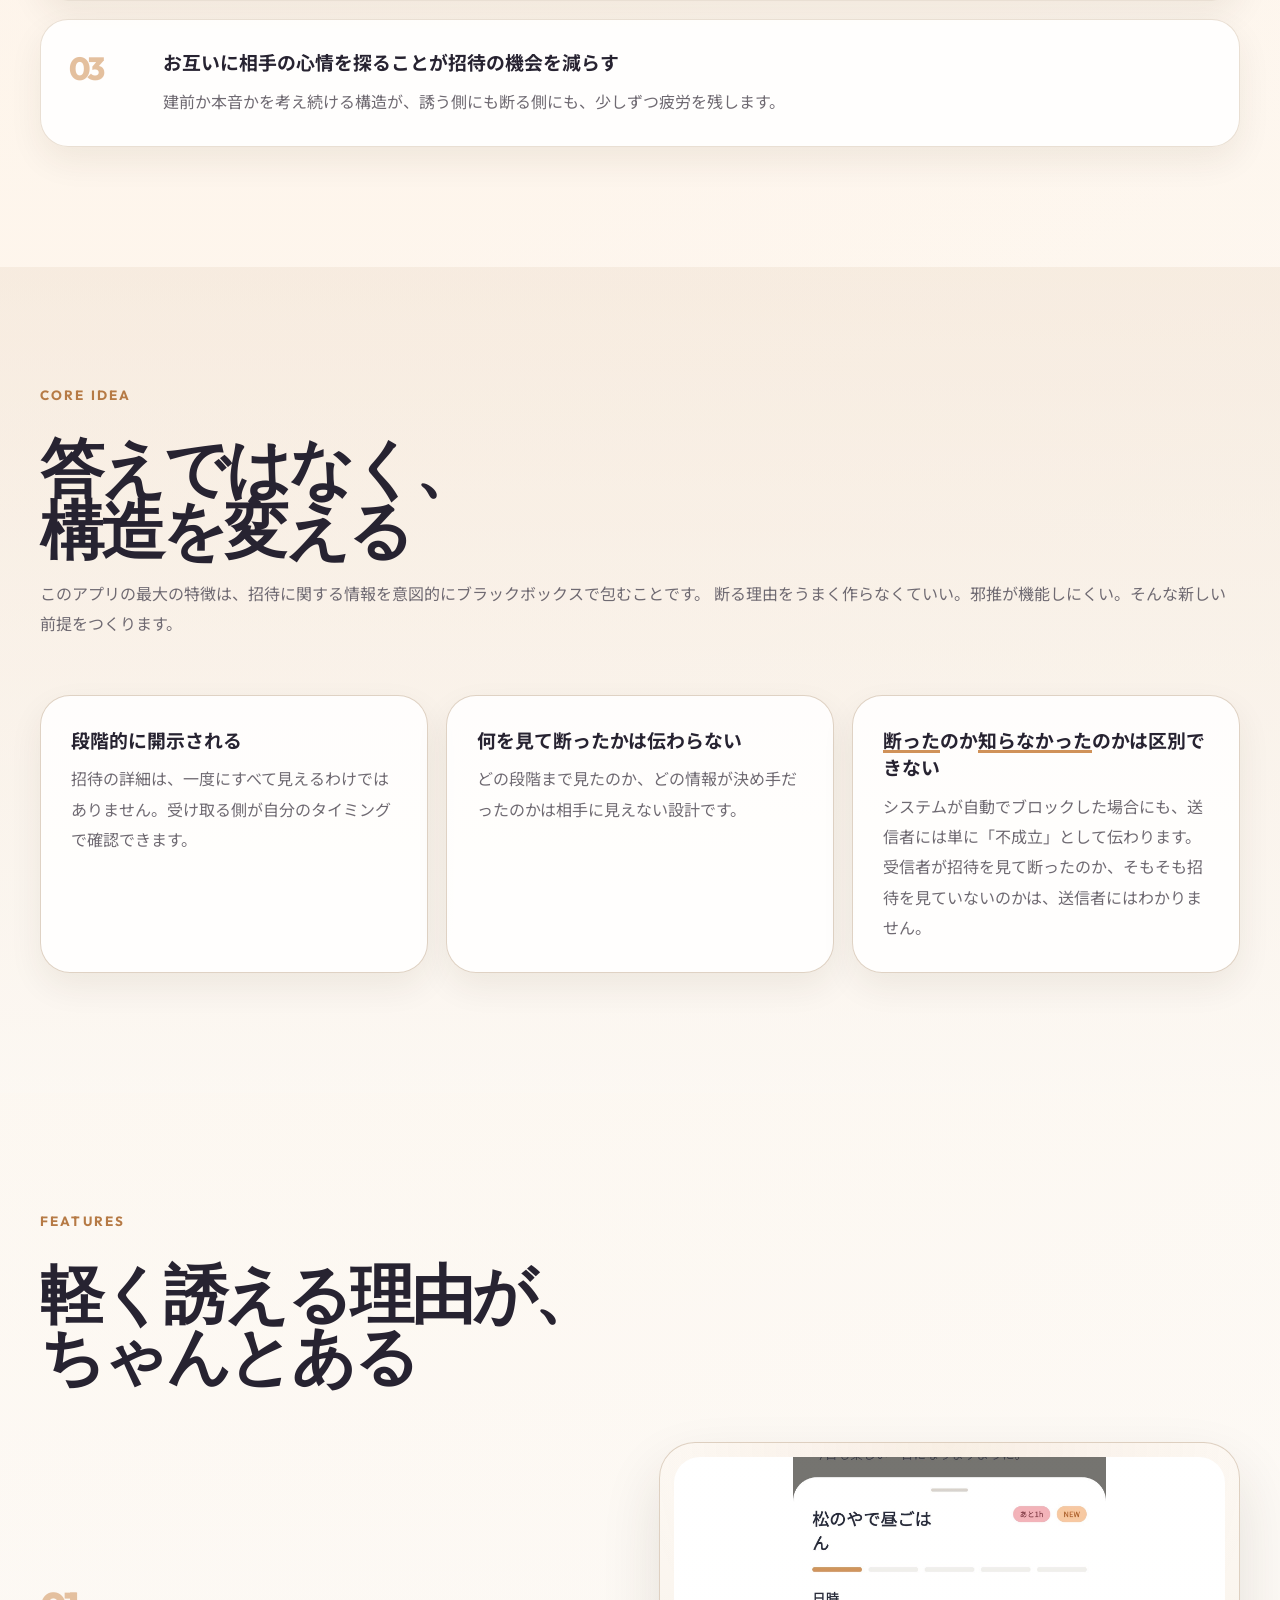
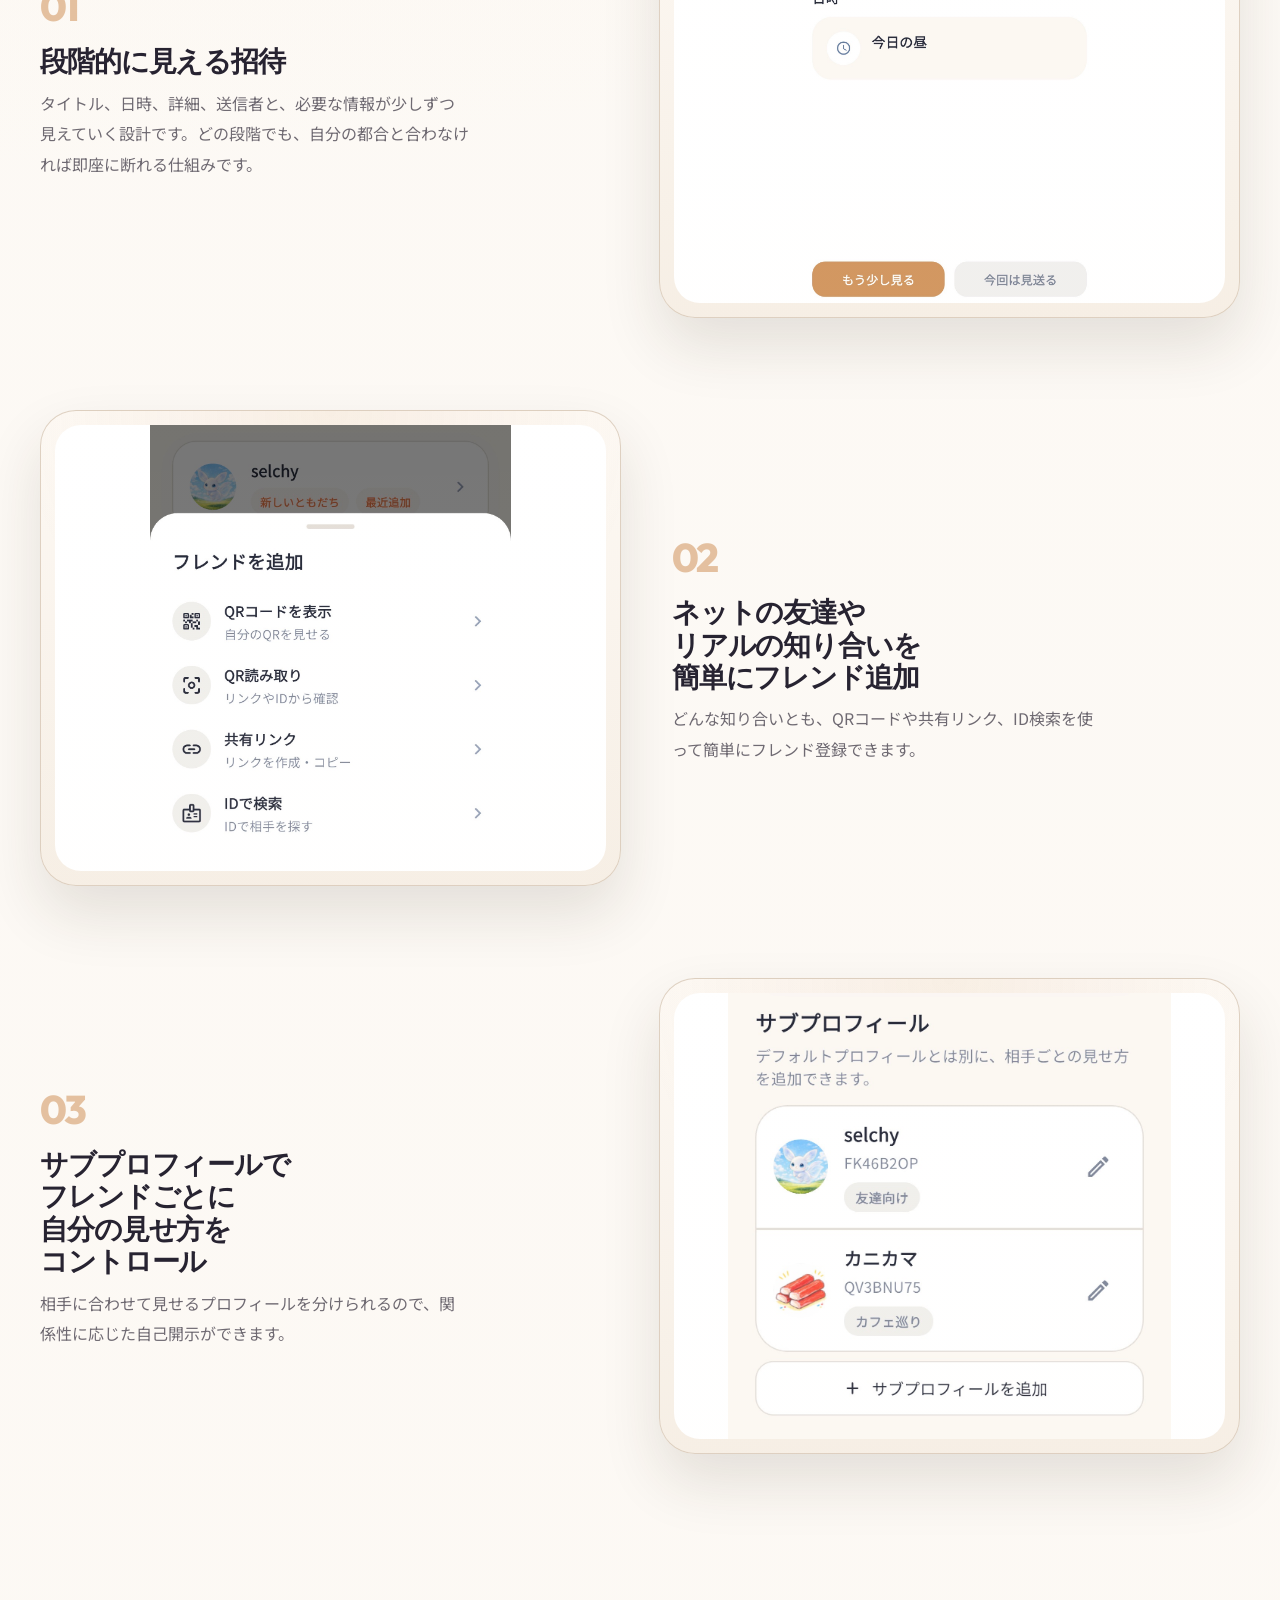
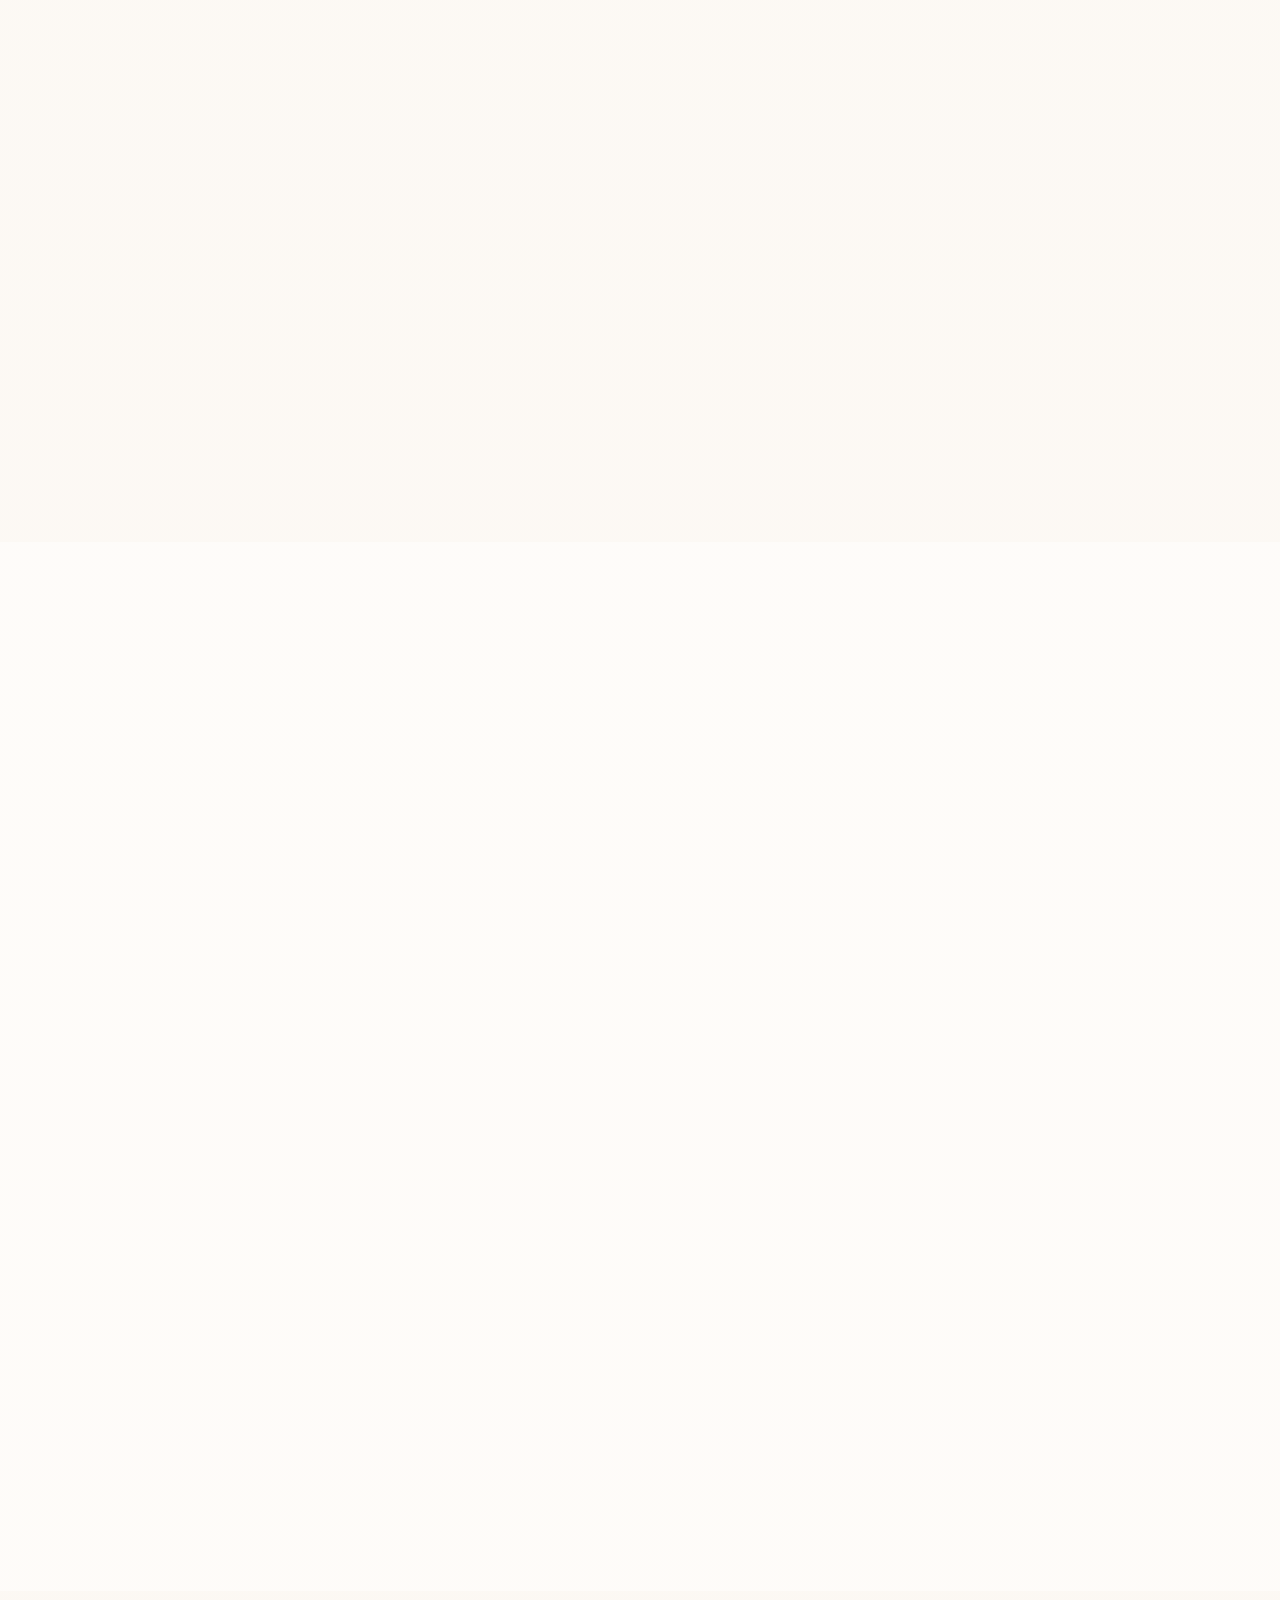
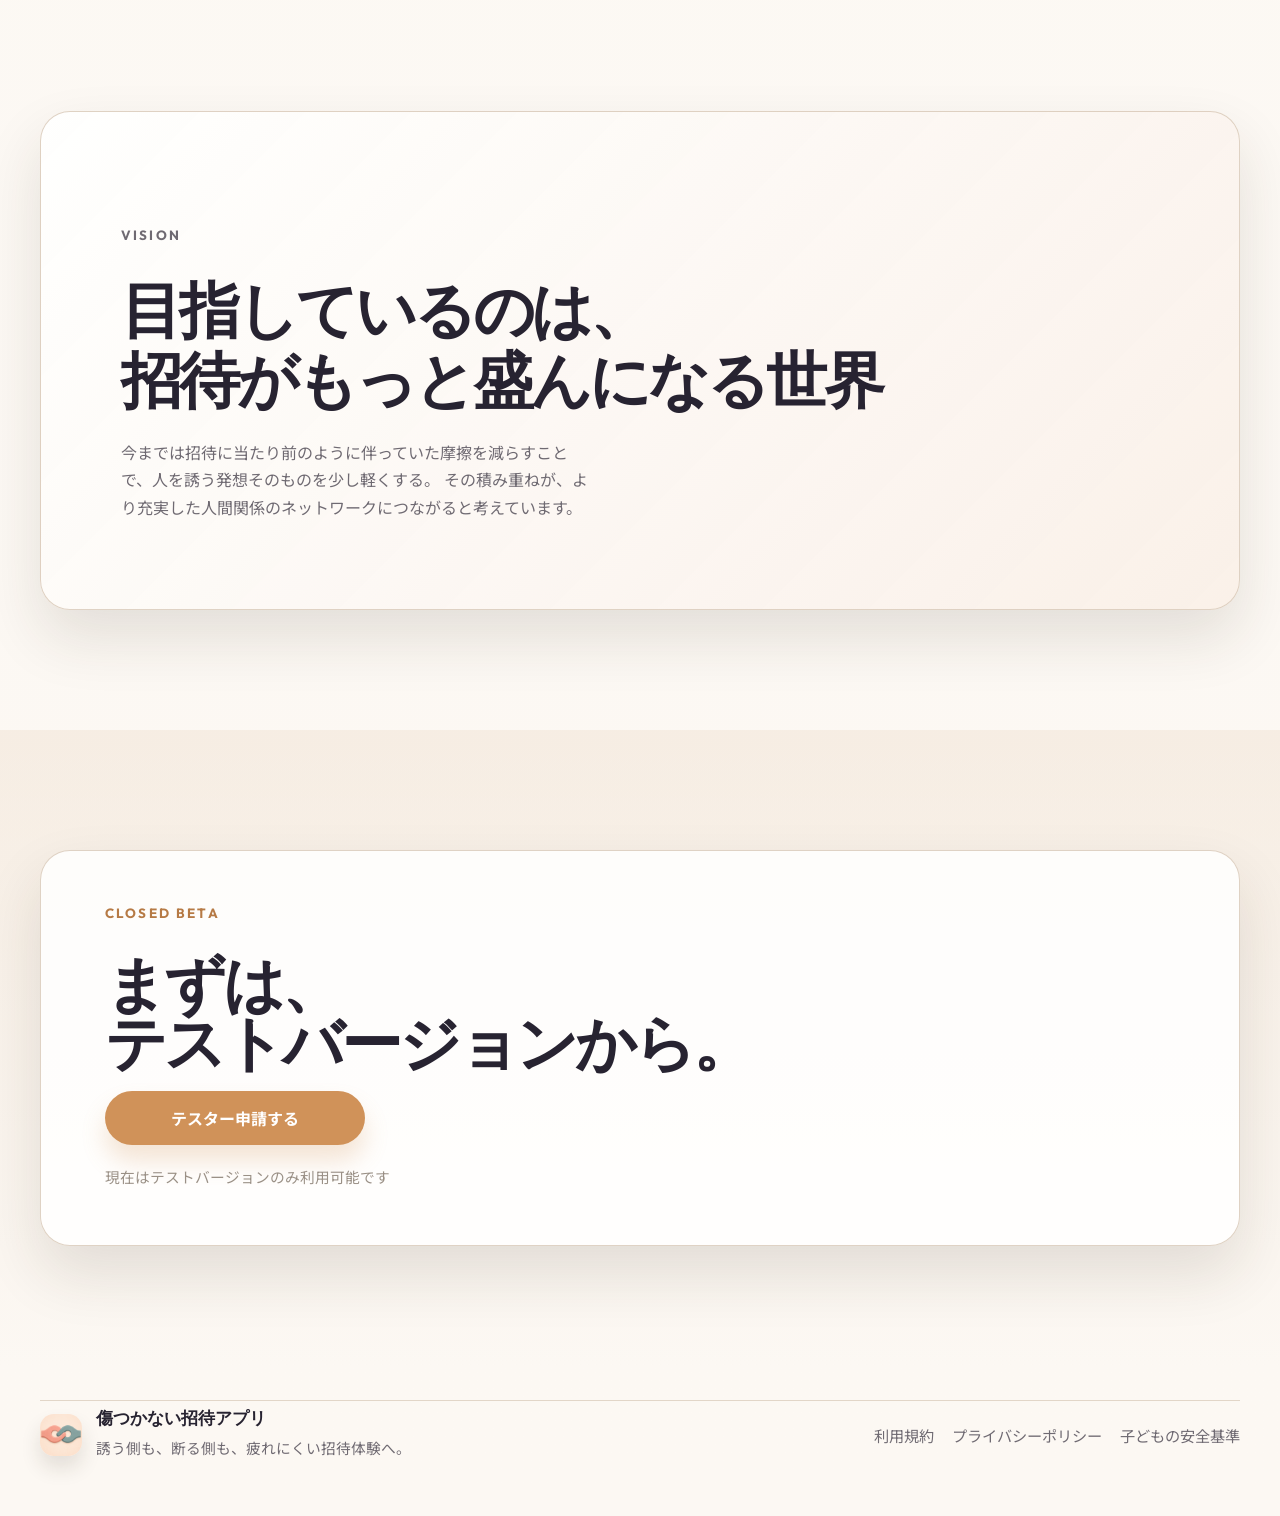
==== commit 77f8e8bd: "fix legal footer links" ====
--- a/index.html
+++ b/index.html
@@ -15,7 +15,7 @@
       href="https://fonts.googleapis.com/css2?family=Outfit:wght@400;500;600;700;800&family=Noto+Sans+JP:wght@400;500;600;700;800&display=swap"
       rel="stylesheet"
     />
-    <script type="module" crossorigin src="./assets/main-Dzs2Sp9g.js"></script>
+    <script type="module" crossorigin src="./assets/main-Rbc62n8V.js"></script>
     <link rel="stylesheet" crossorigin href="./assets/main-BLRME-yL.css">
   </head>
   <body>
